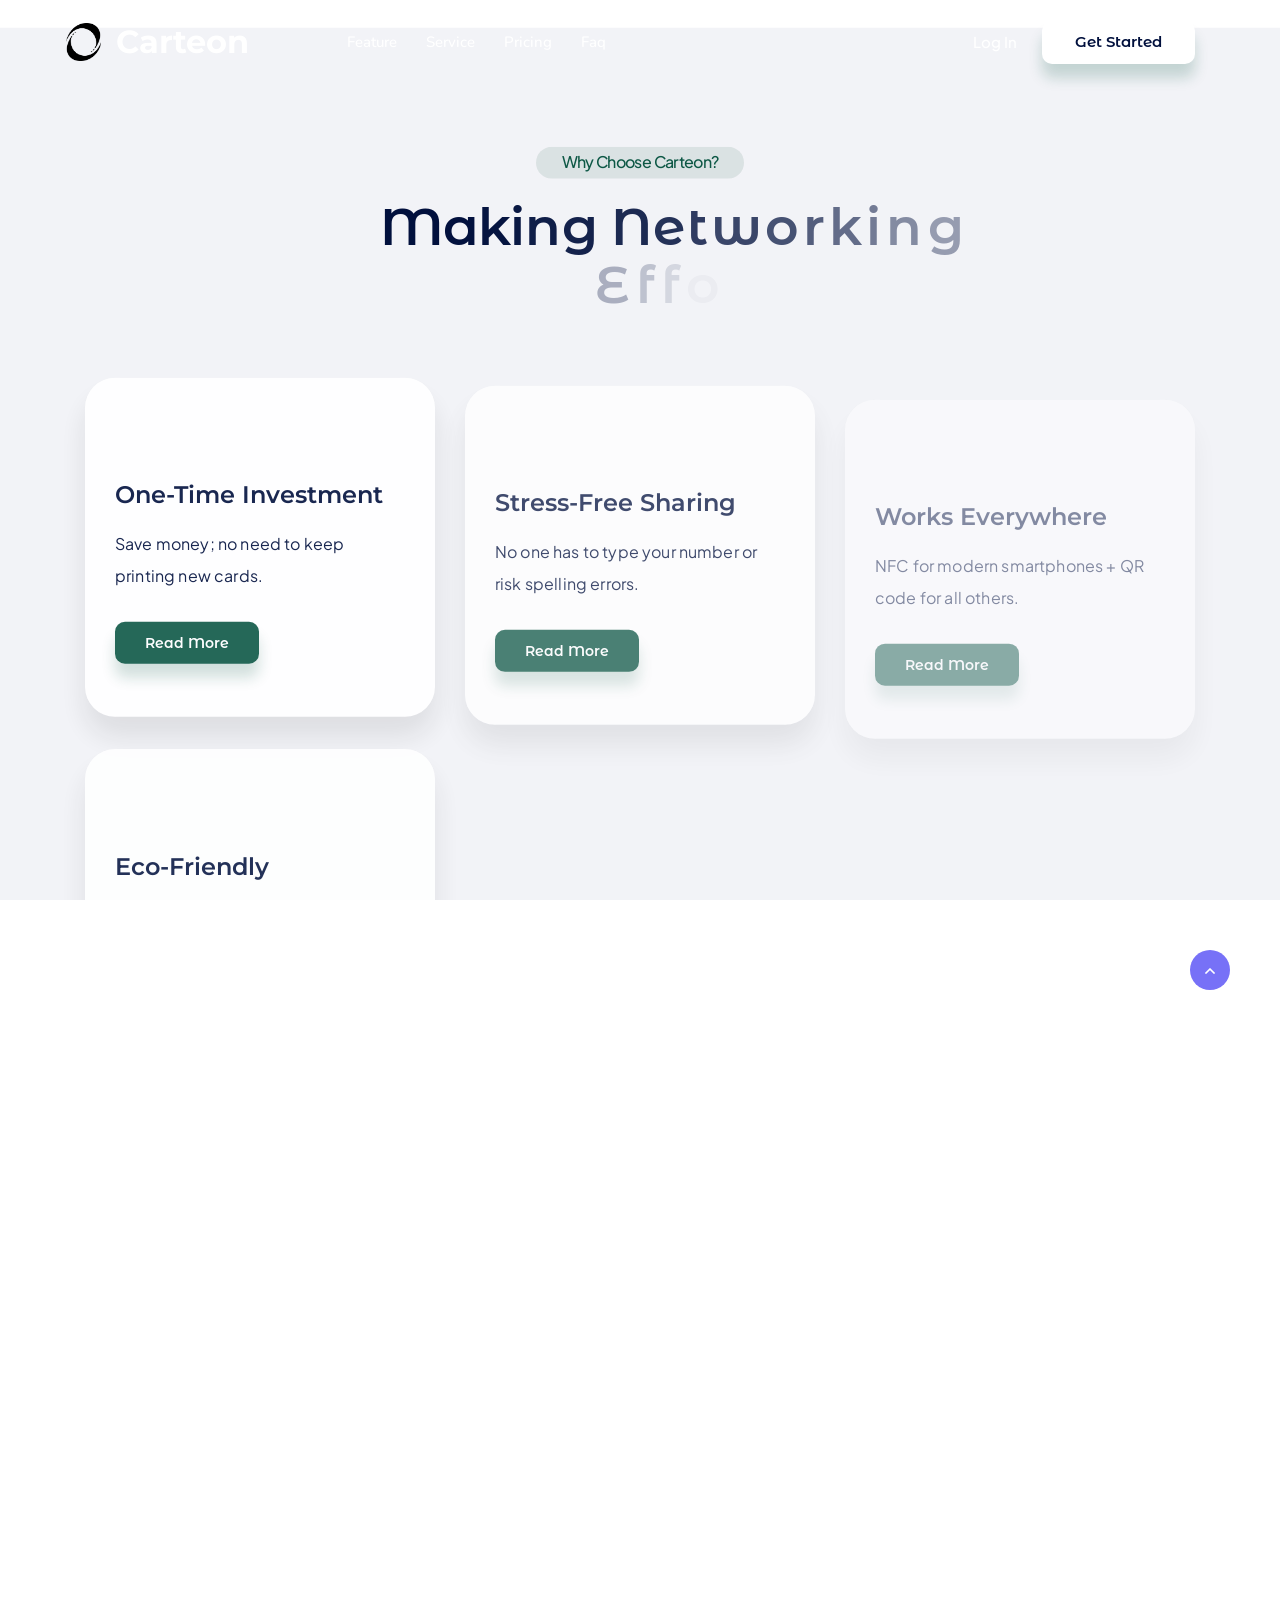
==== index-3-one-page.html @ 82da2d9d "updated" ====
<!doctype html>
<html class="no-js" lang="zxx">


<!-- Mirrored from ordainit.com/html/Saasty/saasty/index-3-one-page.html by HTTrack Website Copier/3.x [XR&CO'2014], Sun, 21 Sep 2025 21:19:53 GMT -->
<head>
   <meta charset="utf-8">
   <meta http-equiv="x-ua-compatible" content="ie=edge">
   <title>Carteon - Smart Contact Sharing Solution</title>
   <meta name="description" content="">
   <meta name="viewport" content="width=device-width, initial-scale=1">

   <!-- Place favicon.ico in the root directory -->
   <link rel="shortcut icon" type="image/x-icon" href="assets/img/logo/favicon.png">

   <!-- CSS here -->
   <link rel="stylesheet" href="assets/css/bootstrap.min.css">
   <link rel="stylesheet" href="assets/css/animate.css">
   <link rel="stylesheet" href="assets/css/nice-select.css">
   <link rel="stylesheet" href="assets/css/swiper-bundle.css">
   <link rel="stylesheet" href="assets/css/font-awesome-pro.css">
   <link rel="stylesheet" href="assets/css/magnific-popup.css">
   <link rel="stylesheet" href="assets/css/spacing.css">
   <link rel="stylesheet" href="assets/css/main.css">

</head>

<body>

   <!-- preloader -->
   <div id="preloader">
      <div class="preloader">
         <span></span>
         <span></span>
      </div>
   </div>
   <!-- preloader end  -->

   <div id="magic-cursor">
      <div id="ball"></div>
   </div>

   <!-- back-to-top-start  -->
   <button class="scroll-top scroll-to-target" data-target="html">
      <i class="far fa-angle-up"></i>
   </button>
   <!-- back-to-top-end  -->

   <!-- it-offcanvus-area-start -->
   <div class="it-offcanvas-area">
         <div class="itoffcanvas">
            <div class="itoffcanvas__close-btn">
               <button class="close-btn"><i class="fal fa-times"></i></button>
            </div>
            <div class="itoffcanvas__logo">
               <a href="index.html">
                  <img src="assets/img/logo/logo-2.png" alt="">
               </a>
            </div>
            <div class="itoffcanvas__text">
               <p>Suspendisse interdum consectetur libero id. Fermentum leo vel orci porta non. Euismod viverra nibh
                  cras pulvinar suspen.</p>
            </div>
            <div class="it-menu-mobile d-xl-none"></div>
            <div class="itoffcanvas__info">
               <h3 class="offcanva-title">Get In Touch</h3>
               <div class="it-info-wrapper mb-20 d-flex align-items-center">
                  <div class="itoffcanvas__info-icon">
                     <a href="#"><i class="fal fa-envelope"></i></a>
                  </div>
                  <div class="itoffcanvas__info-address">
                     <span>Email</span>
                     <a href="maito:hello@yourmail.com">hello@yourmail.com</a>
                  </div>
               </div>
               <div class="it-info-wrapper mb-20 d-flex align-items-center">
                  <div class="itoffcanvas__info-icon">
                     <a href="#"><i class="fal fa-phone-alt"></i></a>
                  </div>
                  <div class="itoffcanvas__info-address">
                     <span>Phone</span>
                     <a href="tel:(00)45611227890">(00) 456 1122 7890</a>
                  </div>
               </div>
               <div class="it-info-wrapper mb-20 d-flex align-items-center">
                  <div class="itoffcanvas__info-icon">
                     <a href="#"><i class="fas fa-map-marker-alt"></i></a>
                  </div>
                  <div class="itoffcanvas__info-address">
                     <span>Location</span>
                     <a href="htits://www.google.com/maps/@37.4801311,22.8928877,3z" target="_blank">Riverside 255,
                        San Francisco, USA </a>
                  </div>
               </div>
            </div>
         </div>
   </div>
   <div class="body-overlay"></div>
   <!-- it-offcanvus-area-end -->


   <header>
      <!-- header-area-start -->
      <div id="header-sticky" class="it-header-area pg-header-style p-relative dt-header-style it-header-transparent it-header-ptb">
         <div class="container">
            <div class="row align-items-center">
               <div class="col-xxl-2 col-xl-2 col-6">
                  <div class="it-header-logo">
                     <a href="index.html"><img src="assets/img/logo/logo-2.png" alt=""><h2>Carteon</h2></a>
                  </div>
               </div>
               <div class="col-xxl-7 col-xl-7 d-none d-xl-block">
                  <div class="it-header-menu it-dropdown-menu">
                     <nav class="it-menu-content">
                        <ul class="it-onepage-menu">
                           <li class="p-static has-dropdown-2">
                              <div class="it-submenu submenu has-home-img">
                                 <div class="it-homemenu-wrapper">
                                    <div class="row gx-6 row-cols-1 row-cols-md-2 row-cols-lg-2 row-cols-xl-5">
                                       <div class="col home-img">
                                          <div class="home-img-thumb home-img-overly mb-20">
                                             <img src="assets/img/menu/home-1.jpg" alt>
                                             <div class="home-img-btn">
                                                <a class="it-btn-sm" href="index.html">
                                                   <span class="text-one">Multi Page</span>
                                                </a>
                                                <a class="it-btn-sm" href="index-one-page.html">
                                                   <span class="text-one">One Page</span>
                                                </a>
                                             </div>
                                          </div>
                                          <div class="home-img-content text-center">
                                             <h4 class="home-img-title">
                                                <a href="index.html">Saas Landing</a>
                                             </h4>
                                          </div>
                                       </div>
                                       <div class="col home-img">
                                          <div class="home-img-thumb home-img-overly mb-20">
                                             <img src="assets/img/menu/home-2.jpg" alt>
                                             <div class="home-img-btn">
                                                <a class="it-btn-sm" href="index-2.html">
                                                   <span class="text-one">Multi Page</span>
                                                </a>
                                                <a class="it-btn-sm" href="index-2-one-page.html">
                                                   <span class="text-one">One Page</span>
                                                </a>
                                             </div>
                                          </div>
                                          <div class="home-img-content text-center">
                                             <h4 class="home-img-title">
                                                <a href="index-2.html">Data analytics</a>
                                             </h4>
                                          </div>
                                       </div>
                                       <div class="col home-img">
                                          <div class="home-img-thumb home-img-overly mb-20">
                                             <img src="assets/img/menu/home-3.jpg" alt>
                                             <div class="home-img-btn">
                                                <a class="it-btn-sm" href="index-3.html">
                                                   <span class="text-one">Multi Page</span>
                                                </a>
                                                <a class="it-btn-sm" href="index-3-one-page.html">
                                                   <span class="text-one">One Page</span>
                                                </a>
                                             </div>
                                          </div>
                                          <div class="home-img-content text-center">
                                             <h4 class="home-img-title">
                                                <a href="index-3.html">Payment Gateway</a>
                                             </h4>
                                          </div>
                                       </div>
                                       <div class="col home-img">
                                          <div class="home-img-thumb home-img-overly mb-20">
                                             <img src="assets/img/menu/home-4.jpg" alt>
                                             <div class="home-img-btn">
                                                <a class="it-btn-sm" href="index-4.html">
                                                   <span class="text-one">Multi Page</span>
                                                </a>
                                                <a class="it-btn-sm" href="index-4-one-page.html">
                                                   <span class="text-one">One Page</span>
                                                </a>
                                             </div>
                                          </div>
                                          <div class="home-img-content text-center">
                                             <h4 class="home-img-title">
                                                <a href="index-4.html">CRM Software</a>
                                             </h4>
                                          </div>
                                       </div>
                                       <div class="col home-img">
                                          <div class="home-img-thumb home-img-overly mb-20">
                                             <img src="assets/img/menu/home-5.jpg" alt>
                                             <div class="home-img-btn">
                                                <a class="it-btn-sm" href="index-5.html">
                                                   <span class="text-one">Multi Page</span>
                                                </a>
                                                <a class="it-btn-sm" href="index-5-one-page.html">
                                                   <span class="text-one">One Page</span>
                                                </a>
                                             </div>
                                          </div>
                                          <div class="home-img-content text-center">
                                             <h4 class="home-img-title">
                                                <a href="index-5.html">Security Software</a>
                                             </h4>
                                          </div>
                                       </div>
                                       <div class="col home-img">
                                          <div class="home-img-thumb home-img-overly mb-20">
                                             <img src="assets/img/menu/home-6.jpg" alt>
                                             <div class="home-img-btn">
                                                <a class="it-btn-sm" href="index-6.html">
                                                   <span class="text-one">Multi Page</span>
                                                </a>
                                                <a class="it-btn-sm" href="index-6-one-page.html">
                                                   <span class="text-one">One Page</span>
                                                </a>
                                             </div>
                                          </div>
                                          <div class="home-img-content text-center">
                                             <h4 class="home-img-title">
                                                <a href="index-6.html"> 
                                                   AI Text Generator
                                                </a>
                                             </h4>
                                          </div>
                                       </div>
                                       <div class="col home-img">
                                          <div class="home-img-thumb home-img-overly mb-20">
                                             <img src="assets/img/menu/home-7.jpg" alt>
                                             <div class="home-img-btn">
                                                <a class="it-btn-sm" href="index-7.html">
                                                   <span class="text-one">Multi Page</span>
                                                </a>
                                                <a class="it-btn-sm" href="index-7-one-page.html">
                                                   <span class="text-one">One Page</span>
                                                </a>
                                             </div>
                                          </div>
                                          <div class="home-img-content text-center">
                                             <h4 class="home-img-title">
                                                <a href="index-7.html">SEO Agency</a>
                                             </h4>
                                          </div>
                                       </div>
                                       <div class="col home-img">
                                          <div class="home-img-thumb home-img-overly mb-20">
                                             <img src="assets/img/menu/home-8.jpg" alt>
                                             <div class="home-img-btn">
                                                <a class="it-btn-sm" href="index-8.html">
                                                   <span class="text-one">Multi Page</span>
                                                </a>
                                                <a class="it-btn-sm" href="index-8-one-page.html">
                                                   <span class="text-one">One Page</span>
                                                </a>
                                             </div>
                                          </div>
                                          <div class="home-img-content text-center">
                                             <h4 class="home-img-title">
                                                <a href="index-8.html">Digital Marketing</a>
                                             </h4>
                                          </div>
                                       </div>
                                       <div class="col home-img">
                                          <div class="home-img-thumb home-img-overly mb-20">
                                             <img src="assets/img/menu/home-9.jpg" alt>
                                             <div class="home-img-btn">
                                                <a class="it-btn-sm" href="index-9.html">
                                                   <span class="text-one">Multi Page</span>
                                                </a>
                                                <a class="it-btn-sm" href="index-9-one-page.html">
                                                   <span class="text-one">One Page</span>
                                                </a>
                                             </div>
                                          </div>
                                          <div class="home-img-content text-center">
                                             <h4 class="home-img-title">
                                                <a href="index-9.html">AI Image Generator</a>
                                             </h4>
                                          </div>
                                       </div>
                                       <div class="col home-img">
                                          <div class="home-img-thumb coming-soon mb-20">
                                             <img src="assets/img/menu/home-1.jpg" alt>
                                          </div>
                                          <div class="home-img-content text-center">
                                             <h4 class="home-img-title">
                                                <a href="#">Coming Soon</a>
                                             </h4>
                                          </div>
                                       </div>
                                    </div>
                                 </div>
                              </div>              
                           </li>
                           <li>
                              <a href="#feature">Feature</a>                                            
                           </li>
                           <li>
                              <a href="#service">Service</a>                 
                           </li>
                           <li>
                              <a href="#pricing">Pricing</a>                 
                           </li>
                           <li>
                              <a href="#faq">Faq</a>                 
                           </li>
                        </ul>
                     </nav>
                  </div>
               </div>
               <div class="col-xxl-3 col-xl-3 col-6">
                  <div class="it-header-right-action d-flex justify-content-end align-items-center">
                     <div class="it-header-search-box d-none d-md-block d-flex align-items-center mr-25">
                       <a class="border-line-white" href="#">Log In</a>
                     </div>
                   <a href="contact-v1.html" class="pg-btn d-none d-lg-block">
                     Get Started
                   </a>
                     <div class="it-header-bar d-xl-none">
                        <button class="it-menu-bar">
                           <span>
                              <svg width="24" height="20" viewBox="0 0 24 20" fill="none"
                                 xmlns="http://www.w3.org/2000/svg">
                                 <path fill-rule="evenodd" clip-rule="evenodd"
                                    d="M10 18.3333C10 17.4128 10.7462 16.6667 11.6667 16.6667H21.6667C22.5872 16.6667 23.3333 17.4128 23.3333 18.3333C23.3333 19.2538 22.5872 20 21.6667 20H11.6667C10.7462 20 10 19.2538 10 18.3333ZM0 1.66667C0 0.746183 0.746183 0 1.66667 0H21.6667C22.5872 0 23.3333 0.746183 23.3333 1.66667C23.3333 2.58713 22.5872 3.33333 21.6667 3.33333H1.66667C0.746183 3.33333 0 2.58713 0 1.66667ZM0 10C0 9.07953 0.746183 8.33333 1.66667 8.33333H21.6667C22.5872 8.33333 23.3333 9.07953 23.3333 10C23.3333 10.9205 22.5872 11.6667 21.6667 11.6667H1.66667C0.746183 11.6667 0 10.9205 0 10Z"
                                    fill="currentcolor" />
                              </svg>
                           </span>
                        </button>
                     </div>
                  </div>
               </div>
            </div>
         </div>
      </div>
      <!-- header-area-end -->

   </header>


   <div id="smooth-wrapper">
      <div id="smooth-content">

         <main>

            <!-- hero-area-start -->
            <div class="pg-hero-area pg-hero-ptb z-index-1 p-relative section-bg" data-background="assets/img/hero/hero-bg-3-1.jpg">
               <img class="pg-hero-shape-4" src="assets/img/hero/hero-bg-3-2.jpg" alt="">
               <div class="container">
                  <div class="row align-items-xl-end align-items-center">
                     <div class="col-xl-7 col-lg-7">
                        <div class="pg-hero-content">
                              <span class="pg-hero-subtitle it-fade-anim" data-fade-from="top">CONNECT SMARTER WITH CARTEON</span>
                              <h1 class="pg-hero-title mb-5 it-char-animation">Connect Smarter. Share Instantly.</h1>
                              <p class="mb-40 it-fade-anim" data-fade-from="bottom" data-delay=".3">With Carteon Cards, one tap is all it takes to share your details, close deals faster, and stay unforgettable.</p>
                              <div class="pg-hero-button-group d-flex flex-wrap gap-3 it-fade-anim" data-fade-from="bottom" data-delay=".5">
                                 <a href="#" class="pg-btn green-bg">Order Your Card</a>
                                 <a href="#" class="pg-btn black-bg">Place a Bulk Order</a>
                              </div>
                           </div>
                     </div>
                     <div class="col-xl-5 col-lg-5 it-fade-anim" data-fade-from="left" data-delay=".5" data-ease="bounce">
                        <div class="pg-hero-thumb-box text-center text-lg-start z-index-1 p-relative">
                           <div class="pg-hero-thumb">
                              <img src="assets/img/mockup/phone.svg" alt="">
                           </div>
                           <span class="pg-hero-shape-3 d-none d-lg-block">
                              <svg width="207" height="144" viewBox="0 0 207 144" fill="none" xmlns="http://www.w3.org/2000/svg">
                                 <path fill-rule="evenodd" clip-rule="evenodd" d="M50.761 6.66596C57.462 5.97473 67.824 12.6849 69.4164 30.7859C69.6753 35.3424 69.7524 39.7372 69.6639 43.9738C62.2861 40.4056 55.7292 35.4838 50.7406 29.0565C45.2741 22.0135 43.7627 16.4824 44.3302 12.7551C44.8833 9.1232 47.4355 7.009 50.761 6.66596ZM49.1606 30.2828C54.5494 37.2257 61.657 42.4492 69.6031 46.1595C68.4648 78.894 57.3485 101.984 44.0237 117.191C36.3544 125.943 27.9456 132.094 20.2664 135.973C12.564 139.864 5.67156 141.433 1.03034 141.127L0.898568 143.122C6.02424 143.461 13.2836 141.741 21.1682 137.758C29.076 133.764 37.6894 127.454 45.5279 118.509C59.0625 103.062 70.2635 79.7832 71.5714 47.0406C79.7991 50.5689 88.822 52.5449 97.7101 53.1867C116.009 54.508 134.06 50.195 143.735 41.7685C150.905 35.5232 155.806 28.8745 158.558 22.7485C161.602 23.573 165.256 23.7948 169.567 23.1574C178.19 21.8825 189.481 17.1709 203.951 6.93765C203.941 6.9628 203.93 6.98804 203.92 7.01338C203.513 7.98434 203.096 9.08484 202.939 10.1757C202.763 11.4077 202.917 12.6218 203.692 13.6407C203.952 13.9873 204.448 14.0549 204.795 13.7935C205.143 13.5321 205.207 13.0461 204.947 12.6996C204.442 12.0156 204.379 11.2134 204.493 10.4016C204.634 9.4372 205.017 8.468 205.372 7.61764C205.419 7.50309 205.466 7.39021 205.512 7.27932C205.832 6.5135 206.113 5.84192 206.199 5.36166C206.274 4.93302 206.211 4.5888 206.075 4.33555C205.98 4.15858 205.681 3.88971 205.164 3.72426C204.466 3.49844 203.151 3.30567 202.298 3.18063C201.94 3.1282 201.663 3.08767 201.548 3.0616C200.741 2.88756 200.445 2.68908 200.079 2.41301C199.765 2.16874 199.402 1.89489 198.78 1.54642C198.396 1.344 197.921 1.47616 197.712 1.85676C197.504 2.23737 197.636 2.72578 198.02 2.9282C198.537 3.20809 198.847 3.4455 199.112 3.64913C199.202 3.71815 199.287 3.78329 199.373 3.84489C199.801 4.14194 200.25 4.38368 201.204 4.59723C201.415 4.643 202.361 4.82394 203.24 4.98996C188.692 15.3458 177.556 19.9545 169.274 21.179C165.33 21.7622 162.042 21.5779 159.336 20.8853C159.853 19.5423 160.263 18.2301 160.568 16.9591C161.473 13.1894 161.463 9.7266 160.496 6.89085C159.521 4.02918 157.578 1.84207 154.735 0.696958C152.67 -0.134724 150.79 0.0461687 149.323 1.08375C147.902 2.08847 147.028 3.78359 146.659 5.68057C145.922 9.47746 147.109 14.5273 150.771 18.2886C152.303 19.8629 154.252 21.1957 156.646 22.1228C154.019 27.8797 149.348 34.2274 142.421 40.2603C133.308 48.1977 115.879 52.4934 97.8541 51.1918C88.8654 50.5428 79.8088 48.5072 71.6427 44.8901C71.7629 40.3271 71.6927 35.5842 71.4123 30.6571L71.4114 30.6418L71.4101 30.6266C69.7696 11.9131 58.8196 3.82408 50.5558 4.67652C46.398 5.1054 43.0541 7.84988 42.353 12.454C41.6665 16.9626 43.5428 23.0447 49.1606 30.2828ZM152.204 16.8935C153.529 18.2546 155.251 19.4457 157.425 20.2793C157.933 18.9762 158.331 17.7101 158.623 16.4923C159.468 12.9741 159.414 9.91485 158.603 7.5362C157.801 5.18348 156.252 3.46391 153.988 2.55216C152.443 1.92989 151.299 2.13578 150.478 2.71676C149.609 3.33059 148.929 4.48578 148.623 6.06188C148.011 9.21114 148.997 13.5985 152.204 16.8935Z" fill="white" />
                               </svg>
                           </span>
                       
                        </div>
                     </div>
                  </div>
               </div>            
            </div>
            <!-- hero-area-end -->

            <!-- feature-area-start  -->
            <div id="feature" class="pg-feature-area  pt-150 pb-130">
               <div class="container">
                  <div class="row align-items-center">
                     <div class="col-xl-6">
                        <div class="pg-feature-left">
                           <div class="pg-section-title-box it-text-anim">
                              <span class="pg-section-subtitle it-fade-anim" data-fade-from="top">How It Works</span>
                              <h4 class="pg-section-title pb-15 it-char-animation">Share your details instantly <br> with a simple tap.</h4>
                              <p class="mb-30">No typing, no stress—just seamless connections.</p>
                              <div class="it-fade-anim" data-fade-from="top" data-delay=".5" data-ease="bounce">
                                 <a class="pg-btn green-bg" href="#">More Details</a>
                              </div>
                           </div>
                        </div>
                     </div>
                     <div class="col-xl-6">
                        <div class="pg-feature-right">
                           <div class="row align-items-center gx-35">
                              <div class="col-md-6 col-sm-6">
                                 <div class="pg-feature-item mb-35 section-bg text-center it-fade-anim" data-fade-from="top" data-delay=".5" data-background="assets/img/feature/feature-bg-3-1.jpg">
                                    <span class="pg-feature-icon"><img src="assets/img/feature/feature-3-1.png" alt=""></span>
                                    <h4 class="pg-feature-title"><a class="border-line-white" href="service-details.html">1. Tap</a></h4>
                                    <p>Hold your Carteon Card near any NFC-enabled smartphone (mainly around the camera)</p>
                                 </div>
                                 <div class="pg-feature-item section-bg text-center it-fade-anim" data-fade-from="bottom" data-delay=".5" data-background="assets/img/feature/feature-bg-3-2.jpg">
                                    <span class="pg-feature-icon"><img src="assets/img/feature/feature-3-2.png" alt=""></span>
                                    <h4 class="pg-feature-title"><a class="border-line-white" href="service-details.html">2. Connect</a></h4>
                                    <p>Your profile, contacts, or social links pop up instantly.</p>
                                 </div>
                              </div>
                              <div class="col-md-6 col-sm-6 it-fade-anim" data-fade-from="right" data-delay=".5">
                                 <div class="pg-feature-item section-bg text-center" data-background="assets/img/feature/feature-bg-3-3.jpg">
                                    <span class="pg-feature-icon"><img src="assets/img/feature/feature-3-3.png" alt=""></span>
                                    <h4 class="pg-feature-title"><a class="border-line-white" href="service-details.html">3. Save</a></h4>
                                    <p>They can view your website, social media pages and store your details directly in their phone, no typing.</p>
                                 </div>
                              </div>
                           </div>
                        </div>
                     </div>
                  </div>
               </div>
            </div>
            <!-- feature-area-end  -->

            <!-- service-area-start -->
            <div id="service" class="dt-service-area p-relative z-index-1 gray-bg pg-service-style pt-120 pb-120">
               <img class="dt-service-shape-1 d-none d-lg-block" src="assets/img/shape/service-3-1.png" alt="">
               <div class="container">
                  <div class="row">
                     <div class="col-xl-12">
                        <div class="pg-section-title-box text-center mb-60">
                           <span class="pg-section-subtitle it-fade-anim" data-fade-from="top">Why Choose Carteon?</span>
                           <h4 class="pg-section-title it-char-animation">Making Networking <br>
                              Effortless</h4>
                        </div>
                     </div>
                  </div>
                  <div class="row">
                     <div class="col-xl-4 col-lg-6 col-md-6 it-fade-anim" data-fade-from="bottom" data-delay=".3">
                        <div class="dt-service-item mb-30">
                           <span class="dt-service-icon mb-35 d-block"><img src="assets/img/service/service-3-1.png" alt=""></span>
                           <div class="dt-service-content">
                              <h4 class="dt-service-title mb-20"><a class="border-line-white" href="service-details.html">One-Time Investment</a></h4>
                              <p class="mb-30">Save money; no need to keep printing new cards.</p>
                              <a class="pg-btn green-bg" href="service-details.html">Read More</a>
                           </div>
                        </div>
                     </div> 
                     <div class="col-xl-4 col-lg-6 col-md-6 it-fade-anim" data-fade-from="bottom" data-delay=".5">
                        <div class="dt-service-item mb-30">
                           <span class="dt-service-icon mb-35 d-block"><img src="assets/img/service/service-3-2.png" alt=""></span>
                           <div class="dt-service-content">
                              <h4 class="dt-service-title mb-20"><a class="border-line-white" href="service-details.html">Stress-Free Sharing</a></h4>
                              <p class="mb-30">No one has to type your number or risk spelling errors.</p>
                              <a class="pg-btn green-bg" href="service-details.html">Read More</a>
                           </div>
                        </div>
                     </div> 
                     <div class="col-xl-4 col-lg-6 col-md-6 it-fade-anim" data-fade-from="bottom" data-delay=".7">
                        <div class="dt-service-item mb-30">
                           <span class="dt-service-icon mb-35 d-block"><img src="assets/img/service/service-3-3.png" alt=""></span>
                           <div class="dt-service-content">
                              <h4 class="dt-service-title mb-20"><a class="border-line-white" href="service-details.html">Works Everywhere</a></h4>
                              <p class="mb-30">NFC for modern smartphones + QR code for all others.</p>
                              <a class="pg-btn green-bg" href="service-details.html">Read More</a>
                           </div>
                        </div>
                     </div> 
                     <div class="col-xl-4 col-lg-6 col-md-6 it-fade-anim" data-fade-from="bottom" data-delay=".3">
                        <div class="dt-service-item mb-30">
                           <span class="dt-service-icon mb-35 d-block"><img src="assets/img/service/service-3-4.png" alt=""></span>
                           <div class="dt-service-content">
                              <h4 class="dt-service-title mb-20"><a class="border-line-white" href="service-details.html">Eco-Friendly</a></h4>
                              <p class="mb-30">One card replaces thousands of paper cards.</p>
                              <a class="pg-btn green-bg" href="service-details.html">Read More</a>
                           </div>
                        </div>
                     </div> 
                  </div>            
               </div>
            </div>
            <!-- service-area-end -->

            <!-- pricing-area-start -->
            <div id="pricing" class="it-price-area pt-120 pb-90">
               <div class="container">
                  <div class="row">
                     <div class="col-xl-12">
                        <div class="pg-section-title-box text-center mb-60">
                           <span class="pg-section-subtitle it-fade-anim" data-fade-from="top">Pricing Plan</span>
                           <h4 class="pg-section-title it-char-animation">Choose Your Card</h4>
                        </div>
                     </div>
                  </div>
                  <div class="row">
                     <div class="col-xl-4 col-lg-4 col-md-6 it-fade-anim" data-fade-from="bottom" data-delay=".3">
                        <div class="it-price-item text-center mb-30">
                           <div class="it-price-head">
                              <h4 class="it-price-title">PVC Classic</h4>
                              <span class="it-price-value">₦8,500</span>
                              <p>(one-time payment)</p>
                           </div>
                           <div class="it-price-item-list">
                              <ul>
                                 <li><span><i class="fas fa-check"></i> Premium PVC Material</span></li>
                                 <li><span><i class="fas fa-check"></i> NFC Chip Technology</span></li>
                                 <li><span><i class="fas fa-check"></i> QR Code Backup</span></li>
                                 <li><span><i class="fas fa-check"></i> Digital Profile</span></li>
                              </ul>
                           </div>
                           <div class="it-price-button mt-30">
                              <a class="it-btn" href="checkout.html?product=pvc-classic">Select Card</a>
                           </div>
                        </div>
                     </div>
                     <div class="col-xl-4 col-lg-4 col-md-6 it-fade-anim" data-fade-from="bottom" data-delay=".5">
                        <div class="it-price-item text-center mb-30 active">
                           <div class="it-price-head">
                              <h4 class="it-price-title">Metal Elite</h4>
                              <span class="it-price-value">₦12,000</span>
                              <p>(one-time payment)</p>
                           </div>
                           <div class="it-price-item-list">
                              <ul>
                                 <li><span><i class="fas fa-check"></i> Premium Metal Finish</span></li>
                                 <li><span><i class="fas fa-check"></i> Advanced NFC Chip</span></li>
                                 <li><span><i class="fas fa-check"></i> QR Code Backup</span></li>
                                 <li><span><i class="fas fa-check"></i> Digital Profile</span></li>
                                 <li><span><i class="fas fa-check"></i> Lifetime Warranty</span></li>
                              </ul>
                           </div>
                           <div class="it-price-button mt-30">
                              <a class="it-btn" href="checkout.html?product=metal-elite">Select Card</a>
                           </div>
                        </div>
                     </div>
                     <div class="col-xl-4 col-lg-4 col-md-6 it-fade-anim" data-fade-from="bottom" data-delay=".7">
                        <div class="it-price-item text-center mb-30">
                           <div class="it-price-head">
                              <h4 class="it-price-title">Wood Craft</h4>
                              <span class="it-price-value">₦10,500</span>
                              <p>(one-time payment)</p>
                           </div>
                           <div class="it-price-item-list">
                              <ul>
                                 <li><span><i class="fas fa-check"></i> Natural Wood Finish</span></li>
                                 <li><span><i class="fas fa-check"></i> NFC Chip Technology</span></li>
                                 <li><span><i class="fas fa-check"></i> QR Code Backup</span></li>
                                 <li><span><i class="fas fa-check"></i> Digital Profile</span></li>
                                 <li><span><i class="fas fa-check"></i> Eco-Friendly</span></li>
                              </ul>
                           </div>
                           <div class="it-price-button mt-30">
                              <a class="it-btn" href="checkout.html?product=wood-craft">Select Card</a>
                           </div>
                        </div>
                     </div>
                  </div>
               </div>
            </div>
            <!-- pricing-area-end -->

            <!-- faq-area-start -->
            <div id="faq" class="pg-faq-area pt-150 pb-150">
               <div class="container">
                  <div class="row">
                     <div class="col-xl-5 col-lg-5">
                        <div class="pg-section-title-box it-text-anim">
                           <h4 class="pg-section-title pb-15 it-char-animation">Frequently asked <br> questions.</h4>
                           <p class="mb-35">Find answers to common questions about Carteon Cards.</p>
                              <div class="it-fade-anim" data-fade-from="top" data-delay=".3" data-ease="bounce">
                                 <img src="assets/img/faq/faq-3-1.png" alt="">   
                              </div>
                        </div>
                     </div>
                     <div class="col-xl-7 col-lg-7">
                        <div class="pg-faq-wrap">
                           <div class="pg-custom-accordion">
                              <div class="accordion" id="accordionExample">
                                 <div class="accordion-items">
                                    <h2 class="accordion-header" id="headingOne">
                                       <button class="accordion-buttons" type="button" data-bs-toggle="collapse"
                                          data-bs-target="#collapseOne" aria-expanded="true" aria-controls="collapseOne">
                                          Do CARTEON Cards work with all smartphones?
                                       </button>
                                    </h2>
                                    <div id="collapseOne" class="accordion-collapse collapse show"
                                       aria-labelledby="headingOne" data-bs-parent="#accordionExample">
                                       <div class="accordion-body d-flex align-items-center">
                                          <p class="mb-0">
                                             Yes. They work with all NFC-enabled smartphones, and each card also comes with a QR code at the back so anyone can connect with you, even if their phone doesn't support NFC.
                                          </p>                                      
                                       </div>
                                    </div>
                                 </div>
                                 <div class="accordion-items">
                                    <h2 class="accordion-header" id="headingTwo">
                                       <button class="accordion-buttons collapsed" type="button" data-bs-toggle="collapse"
                                          data-bs-target="#collapseTwo" aria-expanded="false" aria-controls="collapseTwo">
                                          Can I update my details after I get my card?
                                       </button>
                                    </h2>
                                    <div id="collapseTwo" class="accordion-collapse collapse" aria-labelledby="headingTwo"
                                       data-bs-parent="#accordionExample">
                                       <div class="accordion-body d-flex align-items-center">
                                          <p class="mb-0">
                                             Absolutely! You can edit your profile anytime without reprinting.
                                          </p>                                      
                                       </div>
                                    </div>
                                 </div>
                                 <div class="accordion-items">
                                    <h2 class="accordion-header" id="headingThree">
                                       <button class="accordion-buttons collapsed" type="button" data-bs-toggle="collapse"
                                          data-bs-target="#collapseThree" aria-expanded="false" aria-controls="collapseThree">
                                          What makes CARTEON better than paper business cards?
                                       </button>
                                    </h2>
                                    <div id="collapseThree" class="accordion-collapse collapse" aria-labelledby="headingThree"
                                       data-bs-parent="#accordionExample">
                                       <div class="accordion-body d-flex align-items-center">
                                          <p class="mb-0">
                                             Paper cards get lost, forgotten, or require manual typing to save contacts. With Carteon, your info is saved instantly into their phone, ensuring you're never forgotten.
                                          </p>                                      
                                       </div>
                                    </div>
                                 </div>
                                 <div class="accordion-items">
                                    <h2 class="accordion-header" id="headingThree3">
                                       <button class="accordion-buttons collapsed" type="button" data-bs-toggle="collapse"
                                          data-bs-target="#collapseThree3" aria-expanded="false" aria-controls="collapseThree3">
                                          How do I share my details with someone who doesn't have NFC?
                                       </button>
                                    </h2>
                                    <div id="collapseThree3" class="accordion-collapse collapse" aria-labelledby="headingThree3"
                                       data-bs-parent="#accordionExample">
                                       <div class="accordion-body d-flex align-items-center">
                                          <p class="mb-0">
                                             Every Carteon Card has a QR code at the back. They can simply scan it with their camera and instantly access your profile.
                                          </p>                                      
                                       </div>
                                    </div>
                                 </div>
                                 <div class="accordion-items">
                                    <h2 class="accordion-header" id="headingThree4">
                                       <button class="accordion-buttons collapsed" type="button" data-bs-toggle="collapse"
                                          data-bs-target="#collapseThree4" aria-expanded="false" aria-controls="collapseThree4">
                                          Do I need an app to use CARTEON Cards?
                                       </button>
                                    </h2>
                                    <div id="collapseThree4" class="accordion-collapse collapse" aria-labelledby="headingThree4"
                                       data-bs-parent="#accordionExample">
                                       <div class="accordion-body d-flex align-items-center">
                                          <p class="mb-0">
                                             No app is required. Just tap or scan, and your profile opens instantly on their phone browser.
                                          </p>                                      
                                       </div>
                                    </div>
                                 </div>
                                 <div class="accordion-items">
                                    <h2 class="accordion-header" id="headingThree5">
                                       <button class="accordion-buttons collapsed" type="button" data-bs-toggle="collapse"
                                          data-bs-target="#collapseThree5" aria-expanded="false" aria-controls="collapseThree5">
                                          Can I include more than just my phone number?
                                       </button>
                                    </h2>
                                    <div id="collapseThree5" class="accordion-collapse collapse" aria-labelledby="headingThree5"
                                       data-bs-parent="#accordionExample">
                                       <div class="accordion-body d-flex align-items-center">
                                          <p class="mb-0">
                                             Yes! You can add your phone number, email, WhatsApp, Instagram, LinkedIn, website, portfolio, or even payment links.
                                          </p>                                      
                                       </div>
                                    </div>
                                 </div>
                                 <div class="accordion-items">
                                    <h2 class="accordion-header" id="headingThree6">
                                       <button class="accordion-buttons collapsed" type="button" data-bs-toggle="collapse"
                                          data-bs-target="#collapseThree6" aria-expanded="false" aria-controls="collapseThree6">
                                          What if I change jobs or phone numbers?
                                       </button>
                                    </h2>
                                    <div id="collapseThree6" class="accordion-collapse collapse" aria-labelledby="headingThree6"
                                       data-bs-parent="#accordionExample">
                                       <div class="accordion-body d-flex align-items-center">
                                          <p class="mb-0">
                                             No problem. You can update your details anytime from your profile dashboard, and it syncs automatically.
                                          </p>                                      
                                       </div>
                                    </div>
                                 </div>
                                 <div class="accordion-items">
                                    <h2 class="accordion-header" id="headingThree7">
                                       <button class="accordion-buttons collapsed" type="button" data-bs-toggle="collapse"
                                          data-bs-target="#collapseThree7" aria-expanded="false" aria-controls="collapseThree7">
                                          How durable are the cards?
                                       </button>
                                    </h2>
                                    <div id="collapseThree7" class="accordion-collapse collapse" aria-labelledby="headingThree7"
                                       data-bs-parent="#accordionExample">
                                       <div class="accordion-body d-flex align-items-center">
                                          <p class="mb-0">
                                             Very durable. Our metal cards are scratch-resistant and long-lasting, PVC cards are strong and flexible, and wooden cards are polished and reinforced.
                                          </p>                                      
                                       </div>
                                    </div>
                                 </div>
                                 <div class="accordion-items">
                                    <h2 class="accordion-header" id="headingThree8">
                                       <button class="accordion-buttons collapsed" type="button" data-bs-toggle="collapse"
                                          data-bs-target="#collapseThree8" aria-expanded="false" aria-controls="collapseThree8">
                                          Can I order for my entire team or company?
                                       </button>
                                    </h2>
                                    <div id="collapseThree8" class="accordion-collapse collapse" aria-labelledby="headingThree8"
                                       data-bs-parent="#accordionExample">
                                       <div class="accordion-body d-flex align-items-center">
                                          <p class="mb-0">
                                             Yes! We offer bulk orders and corporate packages with branded designs for companies, startups, and events.
                                          </p>                                      
                                       </div>
                                    </div>
                                 </div>
                              </div>
                           </div>
                        </div>
                     </div>
                  </div>
               </div>
            </div>
            <!-- faq-area-end -->

            <!-- cta-area-start -->
            <div class="pg-cta-area">
               <div class="container">
                  <div class="row">
                     <div class="col-12">
                        <div class="pg-cta-wrap p-relative z-index-3 fix">
                           <img class="pg-cta-shape-1" src="assets/img/cta/cta-3-1.jpg" alt="">
                           <img class="pg-cta-shape-2" src="assets/img/shape/cta-3-1.png" alt="">
                           <div class="pg-section-title-box text-center it-text-anim">
                              <h4 class="pg-section-title pb-15 it-char-animation">Get Your Card Today</h4>
                              <p class="mb-20">Join the future of networking with Carteon Cards. One tap is all it takes to make a lasting impression.</p>
                              <div class="it-fade-anim" data-fade-from="top" data-delay=".3" data-ease="bounce">
                                 <a class="pg-btn black-bg mr-20" href="contact-v1.html">Order Now</a>   
                                 <a class="pg-btn green-bg" href="contact-v1.html">Book Design Call</a>   
                              </div>
                           </div>
                        </div>
                     </div>
                  </div>
               </div>
            </div>
            <!-- cta-area-end -->

         </main>
         
         <footer>
            <!-- footer-area-start -->
            <div class="dt-footer-bg pg-footer-wrap section-bg z-index-1" data-background="assets/img/footer/bg-3-1.png">
               <div class="it-footer-area mb-65">
                  <div class="container">
                     <div class="row">
                        <div class="col-xl-3 col-lg-3 col-md-6 col-sm-6 mb-50">
                        <div class="it-footer-widget pg-footer-col-3-1">
                           <div class="it-footer-widget-logo mb-25">
                     <a href="index.html"><img src="assets/img/logo/logo-2.png" alt=""><h2>Carteon</h2></a>
                           </div>
                           <div class="it-footer-widget-text">
                             <p>1811 Silverside Rd, Wilmington, <br>
                              DE 19810, USA</p> 
                           </div>
                           <div class="it-footer-widget-tel-box d-flex align-items-center mb-15">
                              <div class="it-footer-widget-tel-icon">
                                 <span>
                                    <i class="fa-light fa-phone-volume"></i>
                                 </span>
                              </div>
                              <div class="it-footer-widget-tel-text">
                                 <a class="border-line-white" href="tel:+8903014155058">(+890)301-415-5058</a>
                              </div>
                           </div>
                           <div class="it-footer-widget-tel-box d-flex align-items-center mb-15">
                              <div class="it-footer-widget-tel-icon">
                                 <span>
                                    <i class="fa-light fa-envelope"></i>
                                 </span>
                              </div>
                              <div class="it-footer-widget-tel-text">
                                 <a class="border-line-white" href="mailto:Saasty@gmail.com">Saasty@gmail.com</a>
                              </div>
                           </div>
                           <div class="it-footer-widget-tel-box d-flex align-items-center">
                              <div class="it-footer-widget-tel-icon">
                                 <span>
                                    <i class="fa-light fa-map"></i>
                                 </span>
                              </div>
                              <div class="it-footer-widget-tel-text">
                                 <a class="border-line-white" target="_blank" href="https://www.google.com/maps/dir///@24.4503253,17.1644279,4.17z?entry=ttu&amp;g_ep=EgoyMDI0MTAwOS4wIKXMDSoASAFQAw%3D%3D">569 569 Cost AvenueSilver Spring <br>
                                    MD 20910.New york</a>
                              </div>
                           </div>                         
                        </div>
                     </div>
                        <div class="col-xl-3 col-lg-3 col-md-6 col-sm-6 mb-50">
                           <div class="it-footer-widget pg-footer-col-3-2">
                              <h4 class="it-footer-widget-title">Solutions</h4>
                              <div class="it-footer-widget-menu">
                                 <ul>
                                    <li><a href="#" class="border-line-white">Payments</a></li>
                                    <li><a href="#" class="border-line-white">Advances</a></li>
                                    <li><a href="#" class="border-line-white">Online Checkout</a></li>
                                    <li><a href="#" class="border-line-white">Dashboard</a></li>
                                    <li><a href="#" class="border-line-white">Get Started</a></li>
                                 </ul>
                              </div>                 
                           </div>
                        </div>
                        <div class="col-xl-3 col-lg-3 col-md-6 col-sm-6 mb-50">
                           <div class="it-footer-widget pg-footer-col-3-3">
                              <h4 class="it-footer-widget-title">Other Pages</h4>
                              <div class="it-footer-widget-menu">
                                 <ul>
                                    <li><a href="#" class="border-line-white">About</a></li>
                                    <li><a href="#" class="border-line-white">Services</a></li>
                                    <li><a href="#" class="border-line-white">How It Works</a></li>
                                    <li><a href="#" class="border-line-white">Pricing Plan</a></li>
                                    <li><a href="#" class="border-line-white">Blog</a></li>
                                    <li><a href="#" class="border-line-white">Contact</a></li>
                                 </ul>
                              </div>
                           </div>
                        </div>
                        <div class="col-xl-3 col-lg-3 col-md-6 col-sm-6 mb-50">
                           <div class="it-footer-widget pg-footer-col-3-4 d-flex justify-content-end">
                              <div class="d-inline-block">
                                 <h4 class="it-footer-widget-title">Download App</h4>
                                 <div class="pg-footer-app">
                                    <img class="mb-20" src="assets/img/footer/icon-3-1.png" alt="">
                                    <img src="assets/img/footer/icon-3-2.png" alt="">
                                 </div>
                              </div>
                           </div>
                        </div>
                     </div>
                  </div>
               </div>
               <div class="it-copyright-area pg-copyright-wrap">
                  <div class="container">
                     <div class="row align-items-center">
                        <div class="col-lg-6 col-md-7">
                           <div class="it-copyright-left text-center text-md-start">
                              <p class="mb-0">© 2025 <a href="#">SaaSty</a> All Rights Reserved, Created by <a href="#">Ordianit.</a></p>
                           </div>
                        </div>
                        <div class="col-lg-6 col-md-5">
                           <div class="it-copyright-right text-center text-md-end">
                           <div class="it-copyright-social">
                              <span>Social media</span>
                              <a href="#"><i class="fa-brands fa-facebook-f"></i></a>
                              <a href="#"><i class="fa-brands fa-twitter"></i></a>
                              <a href="#"><i class="fa-brands fa-instagram"></i></a>
                              <a href="#"><i class="fa-brands fa-youtube"></i></a>
                           </div>
                           </div>
                        </div>
                     </div>
                  </div>
               </div>
   
            </div>
            <!-- footer-area-end -->
         </footer>

      </div>
   </div>

   <!-- JS here -->
   <script src="assets/js/jquery.js"></script>
   <script src="assets/js/bootstrap.bundle.min.js"></script>
   <script src="assets/js/ordain-it.js"></script>
   <script src="assets/js/three.js"></script>
   <script src="assets/js/hover-img-effect.js"></script>
   <script src="assets/js/magnific-popup.js"></script>
   <script src="assets/js/purecounter.js"></script>
   <script src="assets/js/nice-select.js"></script>
   <script src="assets/js/swiper-bundle.js"></script>
   <script src="assets/js/isotope-pkgd.js"></script>
   <script src="assets/js/imagesloaded-pkgd.js"></script>
   <script src="assets/js/ajax-form.js"></script>
   <script src="assets/js/slider.js"></script>
   <script src="assets/js/cursor.js"></script>
   <script src="assets/js/main.js"></script>


</body>


<!-- Mirrored from ordainit.com/html/Saasty/saasty/index-3-one-page.html by HTTrack Website Copier/3.x [XR&CO'2014], Sun, 21 Sep 2025 21:19:54 GMT -->
</html>
---- assets/css/nice-select.css ----
.it-contact-select .nice-select {
	-webkit-tap-highlight-color: transparent;
	border-radius: 5px;
	box-sizing: border-box;
	clear: both;
	cursor: pointer;
	display: block;
	float: left;
	font-family: inherit;
	text-transform: capitalize;
	height: 70px;
	line-height: 70px;
	border-radius: 5px;
	outline: none;
	padding-left: 30px;
	padding-right: 30px;
	position: relative;
	text-align: left !important;
	-webkit-transition: all 0.2s ease-in-out;
	transition: all 0.2s ease-in-out;
	-webkit-user-select: none;
	-moz-user-select: none;
	-ms-user-select: none;
	user-select: none;
	white-space: nowrap;
	width: 100%;
	background-color: var(--it-common-white);
	border: 1px solid rgba(1, 16, 61, 0.1);
}

.it-contact-select .nice-select span{
	font-weight: 400;
	font-size: 16px;
	line-height: 14px;
	color: var(--it-text-body);
}


.nice-select:active,
.nice-select.open,
.nice-select:focus {
	border-color: var(--it-theme-1);
}

.nice-select:after {
	border-bottom: 2px solid #999;
	border-right: 2px solid #999;
	content: '';
	display: block;
	height: 7px;
	margin-top: -4px;
	pointer-events: none;
	position: absolute;
	right: 31px;
	top: 55%;
	-webkit-transform-origin: 66% 66%;
	-ms-transform-origin: 66% 66%;
	transform-origin: 66% 66%;
	-webkit-transform: rotate(45deg);
	-ms-transform: rotate(45deg);
	transform: rotate(45deg);
	-webkit-transition: all 0.15s ease-in-out;
	transition: all 0.15s ease-in-out;
	width: 7px;
}

.nice-select.open:after {
	-webkit-transform: rotate(-135deg);
	-ms-transform: rotate(-135deg);
	transform: rotate(-135deg);
}

.nice-select.open .list {
	opacity: 1;
	pointer-events: auto;
	-webkit-transform: scale(1) translateY(0);
	-ms-transform: scale(1) translateY(0);
	transform: scale(1) translateY(0);
}

.nice-select.disabled {
	border-color: #ededed;
	color: #999;
	pointer-events: none;
}

.nice-select.disabled:after {
	border-color: #cccccc;
}

.nice-select.wide {
	width: 100%;
}

.nice-select.wide .list {
	left: 0 !important;
	right: 0 !important;
}

.nice-select.right {
	float: right;
}

.nice-select.right .list {
	left: auto;
	right: 0;
}

.nice-select.small {
	font-size: 12px;
	height: 36px;
	line-height: 34px;
}

.nice-select.small:after {
	height: 4px;
	width: 4px;
}

.nice-select.small .option {
	line-height: 34px;
	min-height: 34px;
}

.nice-select .list {
	box-sizing: border-box;
	margin-top: 4px;
	opacity: 0;
	overflow: hidden;
	padding: 0;
	pointer-events: none;
	position: absolute;
	top: 108%;
	left: 0;
	-webkit-transform-origin: 50% 0;
	-ms-transform-origin: 50% 0;
	transform-origin: 50% 0;
	-webkit-transform: scale(0.75) translateY(-21px);
	-ms-transform: scale(0.75) translateY(-21px);
	transform: scale(0.75) translateY(-21px);
	-webkit-transition: all 0.2s cubic-bezier(0.5, 0, 0, 1.25), opacity 0.15s ease-out;
	transition: all 0.2s cubic-bezier(0.5, 0, 0, 1.25), opacity 0.15s ease-out;
	z-index: 9;
	width: 95%;
	right: 0;
	text-align: center;
	margin: 0 auto;
	background-color: #fff;
	border-radius: 5px;
	box-shadow: 0px 1px 1px rgba(12, 40, 133, 0.2);
	border: 1px solid var(--it-theme-1);
}


.nice-select .option {
	cursor: pointer;
	font-weight: 400;
	line-height: 40px;
	list-style: none;
	min-height: 40px;
	outline: none;
	padding-left: 18px;
	padding-right: 29px;
	text-align: left;
	-webkit-transition: all 0.2s;
	transition: all 0.2s;
	color: #222;
}



.nice-select .option.selected {
	font-weight: bold;
}

.nice-select .option.disabled {
	background-color: transparent;
	color: #999;
	cursor: default;
}

.no-csspointerevents .nice-select .list {
	display: none;
}

.no-csspointerevents .nice-select.open .list {
	display: block;
}

select {
	width: 100%;
	height: 60px;
	padding: 0 25px;
}
---- assets/css/spacing.css ----
.mt-5{
    margin-top:5px !important
}
.mt-10{
    margin-top:10px
}
.mt-15{
    margin-top:15px
}
.mt-20{
    margin-top:20px
}
.mt-25{
    margin-top:25px
}
.mt-30{
    margin-top:30px
}
.mt-35{
    margin-top:35px
}
.mt-40{
    margin-top:40px
}
.mt-45{
    margin-top:45px
}
.mt-50{
    margin-top:50px
}
.mt-55{
    margin-top:55px
}
.mt-60{
    margin-top:60px
}
.mt-65{
    margin-top:65px
}
.mt-70{
    margin-top:70px
}
.mt-75{
    margin-top:75px
}
.mt-80{
    margin-top:80px
}
.mt-85{
    margin-top:85px
}
.mt-90{
    margin-top:90px
}
.mt-95{
    margin-top:95px
}
.mt-100{
    margin-top:100px
}
.mt-105{
    margin-top:105px
}
.mt-110{
    margin-top:110px
}
.mt-115{
    margin-top:115px
}
.mt-120{
    margin-top:120px
}
.mt-125{
    margin-top:125px
}
.mt-130{
    margin-top:130px
}
.mt-135{
    margin-top:135px
}
.mt-140{
    margin-top:140px
}
.mt-145{
    margin-top:145px
}
.mt-150{
    margin-top:150px
}
.mt-155{
    margin-top:155px
}
.mt-160{
    margin-top:160px
}
.mt-165{
    margin-top:165px
}
.mt-170{
    margin-top:170px
}
.mt-175{
    margin-top:175px
}
.mt-180{
    margin-top:180px
}
.mt-185{
    margin-top:185px
}
.mt-190{
    margin-top:190px
}
.mt-195{
    margin-top:195px
}
.mt-200{
    margin-top:200px
}
.mb-5{
    margin-bottom:5px !important
}
.mb-10{
    margin-bottom:10px
}
.mb-15{
    margin-bottom:15px
}
.mb-20{
    margin-bottom:20px
}
.mb-25{
    margin-bottom:25px
}
.mb-30{
    margin-bottom:30px
}
.mb-35{
    margin-bottom:35px
}
.mb-40{
    margin-bottom:40px
}
.mb-45{
    margin-bottom:45px
}
.mb-50{
    margin-bottom:50px
}
.mb-55{
    margin-bottom:55px
}
.mb-60{
    margin-bottom:60px
}
.mb-65{
    margin-bottom:65px
}
.mb-70{
    margin-bottom:70px
}
.mb-75{
    margin-bottom:75px
}
.mb-80{
    margin-bottom:80px
}
.mb-85{
    margin-bottom:85px
}
.mb-90{
    margin-bottom:90px
}
.mb-95{
    margin-bottom:95px
}
.mb-100{
    margin-bottom:100px
}
.mb-105{
    margin-bottom:105px
}
.mb-110{
    margin-bottom:110px
}
.mb-115{
    margin-bottom:115px
}
.mb-120{
    margin-bottom:120px
}
.mb-125{
    margin-bottom:125px
}
.mb-130{
    margin-bottom:130px
}
.mb-135{
    margin-bottom:135px
}
.mb-140{
    margin-bottom:140px
}
.mb-145{
    margin-bottom:145px
}
.mb-150{
    margin-bottom:150px
}
.mb-155{
    margin-bottom:155px
}
.mb-160{
    margin-bottom:160px
}
.mb-165{
    margin-bottom:165px
}
.mb-170{
    margin-bottom:170px
}
.mb-175{
    margin-bottom:175px
}
.mb-180{
    margin-bottom:180px
}
.mb-185{
    margin-bottom:185px
}
.mb-190{
    margin-bottom:190px
}
.mb-195{
    margin-bottom:195px
}
.mb-200{
    margin-bottom:200px
}
.ml-5{
    margin-left:5px
}
.ml-10{
    margin-left:10px
}
.ml-15{
    margin-left:15px
}
.ml-20{
    margin-left:20px
}
.ml-25{
    margin-left:25px
}
.ml-30{
    margin-left:30px
}
.ml-35{
    margin-left:35px
}
.ml-40{
    margin-left:40px
}
.ml-45{
    margin-left:45px
}
.ml-50{
    margin-left:50px
}
.ml-55{
    margin-left:55px
}
.ml-60{
    margin-left:60px
}
.ml-65{
    margin-left:65px
}
.ml-70{
    margin-left:70px
}
.ml-75{
    margin-left:75px
}
.ml-80{
    margin-left:80px
}
.ml-85{
    margin-left:85px
}
.ml-90{
    margin-left:90px
}
.ml-95{
    margin-left:95px
}
.ml-100{
    margin-left:100px
}
.ml-105{
    margin-left:105px
}
.ml-110{
    margin-left:110px
}
.ml-115{
    margin-left:115px
}
.ml-120{
    margin-left:120px
}
.ml-125{
    margin-left:125px
}
.ml-130{
    margin-left:130px
}
.ml-135{
    margin-left:135px
}
.ml-140{
    margin-left:140px
}
.ml-145{
    margin-left:145px
}
.ml-150{
    margin-left:150px
}
.ml-155{
    margin-left:155px
}
.ml-160{
    margin-left:160px
}
.ml-165{
    margin-left:165px
}
.ml-170{
    margin-left:170px
}
.ml-175{
    margin-left:175px
}
.ml-180{
    margin-left:180px
}
.ml-185{
    margin-left:185px
}
.ml-190{
    margin-left:190px
}
.ml-195{
    margin-left:195px
}
.ml-200{
    margin-left:200px
}
.mr-5{
    margin-right:5px
}
.mr-10{
    margin-right:10px
}
.mr-15{
    margin-right:15px
}
.mr-20{
    margin-right:20px
}
.mr-25{
    margin-right:25px
}
.mr-30{
    margin-right:30px
}
.mr-35{
    margin-right:35px
}
.mr-40{
    margin-right:40px
}
.mr-45{
    margin-right:45px
}
.mr-50{
    margin-right:50px
}
.mr-55{
    margin-right:55px
}
.mr-60{
    margin-right:60px
}
.mr-65{
    margin-right:65px
}
.mr-70{
    margin-right:70px
}
.mr-75{
    margin-right:75px
}
.mr-80{
    margin-right:80px
}
.mr-85{
    margin-right:85px
}
.mr-90{
    margin-right:90px
}
.mr-95{
    margin-right:95px
}
.mr-100{
    margin-right:100px
}
.mr-105{
    margin-right:105px
}
.mr-110{
    margin-right:110px
}
.mr-115{
    margin-right:115px
}
.mr-120{
    margin-right:120px
}
.mr-125{
    margin-right:125px
}
.mr-130{
    margin-right:130px
}
.mr-135{
    margin-right:135px
}
.mr-140{
    margin-right:140px
}
.mr-145{
    margin-right:145px
}
.mr-150{
    margin-right:150px
}
.mr-155{
    margin-right:155px
}
.mr-160{
    margin-right:160px
}
.mr-165{
    margin-right:165px
}
.mr-170{
    margin-right:170px
}
.mr-175{
    margin-right:175px
}
.mr-180{
    margin-right:180px
}
.mr-185{
    margin-right:185px
}
.mr-190{
    margin-right:190px
}
.mr-195{
    margin-right:195px
}
.mr-200{
    margin-right:200px
}
.pt-5{
    padding-top:5px !important
}
.pt-10{
    padding-top:10px
}
.pt-15{
    padding-top:15px
}
.pt-20{
    padding-top:20px
}
.pt-25{
    padding-top:25px
}
.pt-30{
    padding-top:30px
}
.pt-35{
    padding-top:35px
}
.pt-40{
    padding-top:40px
}
.pt-45{
    padding-top:45px
}
.pt-50{
    padding-top:50px
}
.pt-55{
    padding-top:55px
}
.pt-60{
    padding-top:60px
}
.pt-65{
    padding-top:65px
}
.pt-70{
    padding-top:70px
}
.pt-75{
    padding-top:75px
}
.pt-80{
    padding-top:80px
}
.pt-85{
    padding-top:85px
}
.pt-90{
    padding-top:90px
}
.pt-95{
    padding-top:95px
}
.pt-100{
    padding-top:100px
}
.pt-105{
    padding-top:105px
}
.pt-110{
    padding-top:110px
}
.pt-115{
    padding-top:115px
}
.pt-120{
    padding-top:120px
}
.pt-125{
    padding-top:125px
}
.pt-130{
    padding-top:130px
}
.pt-135{
    padding-top:135px
}
.pt-140{
    padding-top:140px
}
.pt-145{
    padding-top:145px
}
.pt-150{
    padding-top:150px
}
.pt-155{
    padding-top:155px
}
.pt-160{
    padding-top:160px
}
.pt-165{
    padding-top:165px
}
.pt-170{
    padding-top:170px
}
.pt-175{
    padding-top:175px
}
.pt-180{
    padding-top:180px
}
.pt-185{
    padding-top:185px
}
.pt-190{
    padding-top:190px
}
.pt-195{
    padding-top:195px
}
.pt-200{
    padding-top:200px
}
.pb-5{
    padding-bottom:5px !important
}
.pb-10{
    padding-bottom:10px
}
.pb-15{
    padding-bottom:15px
}
.pb-20{
    padding-bottom:20px
}
.pb-25{
    padding-bottom:25px
}
.pb-30{
    padding-bottom:30px
}
.pb-35{
    padding-bottom:35px
}
.pb-40{
    padding-bottom:40px
}
.pb-45{
    padding-bottom:45px
}
.pb-50{
    padding-bottom:50px
}
.pb-55{
    padding-bottom:55px
}
.pb-60{
    padding-bottom:60px
}
.pb-65{
    padding-bottom:65px
}
.pb-70{
    padding-bottom:70px
}
.pb-75{
    padding-bottom:75px
}
.pb-80{
    padding-bottom:80px
}
.pb-85{
    padding-bottom:85px
}
.pb-90{
    padding-bottom:90px
}
.pb-95{
    padding-bottom:95px
}
.pb-100{
    padding-bottom:100px
}
.pb-105{
    padding-bottom:105px
}
.pb-110{
    padding-bottom:110px
}
.pb-115{
    padding-bottom:115px
}
.pb-120{
    padding-bottom:120px
}
.pb-125{
    padding-bottom:125px
}
.pb-130{
    padding-bottom:130px
}
.pb-135{
    padding-bottom:135px
}
.pb-140{
    padding-bottom:140px
}
.pb-145{
    padding-bottom:145px
}
.pb-150{
    padding-bottom:150px
}
.pb-155{
    padding-bottom:155px
}
.pb-160{
    padding-bottom:160px
}
.pb-165{
    padding-bottom:165px
}
.pb-170{
    padding-bottom:170px
}
.pb-175{
    padding-bottom:175px
}
.pb-180{
    padding-bottom:180px
}
.pb-185{
    padding-bottom:185px
}
.pb-190{
    padding-bottom:190px
}
.pb-195{
    padding-bottom:195px
}
.pb-200{
    padding-bottom:200px
}
.pl-5{
    padding-left:5px
}
.pl-10{
    padding-left:10px
}
.pl-15{
    padding-left:15px
}
.pl-20{
    padding-left:20px
}
.pl-25{
    padding-left:25px
}
.pl-30{
    padding-left:30px
}
.pl-35{
    padding-left:35px
}
.pl-40{
    padding-left:40px
}
.pl-45{
    padding-left:45px
}
.pl-50{
    padding-left:50px
}
.pl-55{
    padding-left:55px
}
.pl-60{
    padding-left:60px
}
.pl-65{
    padding-left:65px
}
.pl-70{
    padding-left:70px
}
.pl-75{
    padding-left:75px
}
.pl-80{
    padding-left:80px
}
.pl-85{
    padding-left:85px
}
.pl-90{
    padding-left:90px
}
.pl-95{
    padding-left:95px
}
.pl-100{
    padding-left:100px
}
.pl-105{
    padding-left:105px
}
.pl-110{
    padding-left:110px
}
.pl-115{
    padding-left:115px
}
.pl-120{
    padding-left:120px
}
.pl-125{
    padding-left:125px
}
.pl-130{
    padding-left:130px
}
.pl-135{
    padding-left:135px
}
.pl-140{
    padding-left:140px
}
.pl-145{
    padding-left:145px
}
.pl-150{
    padding-left:150px
}
.pl-155{
    padding-left:155px
}
.pl-160{
    padding-left:160px
}
.pl-165{
    padding-left:165px
}
.pl-170{
    padding-left:170px
}
.pl-175{
    padding-left:175px
}
.pl-180{
    padding-left:180px
}
.pl-185{
    padding-left:185px
}
.pl-190{
    padding-left:190px
}
.pl-195{
    padding-left:195px
}
.pl-200{
    padding-left:200px
}
.pr-5{
    padding-right:5px
}
.pr-10{
    padding-right:10px
}
.pr-15{
    padding-right:15px
}
.pr-20{
    padding-right:20px
}
.pr-25{
    padding-right:25px
}
.pr-30{
    padding-right:30px
}
.pr-35{
    padding-right:35px
}
.pr-40{
    padding-right:40px
}
.pr-45{
    padding-right:45px
}
.pr-50{
    padding-right:50px
}
.pr-55{
    padding-right:55px
}
.pr-60{
    padding-right:60px
}
.pr-65{
    padding-right:65px
}
.pr-70{
    padding-right:70px
}
.pr-75{
    padding-right:75px
}
.pr-80{
    padding-right:80px
}
.pr-85{
    padding-right:85px
}
.pr-90{
    padding-right:90px
}
.pr-95{
    padding-right:95px
}
.pr-100{
    padding-right:100px
}
.pr-105{
    padding-right:105px
}
.pr-110{
    padding-right:110px
}
.pr-115{
    padding-right:115px
}
.pr-120{
    padding-right:120px
}
.pr-125{
    padding-right:125px
}
.pr-130{
    padding-right:130px
}
.pr-135{
    padding-right:135px
}
.pr-140{
    padding-right:140px
}
.pr-145{
    padding-right:145px
}
.pr-150{
    padding-right:150px
}
.pr-155{
    padding-right:155px
}
.pr-160{
    padding-right:160px
}
.pr-165{
    padding-right:165px
}
.pr-170{
    padding-right:170px
}
.pr-175{
    padding-right:175px
}
.pr-180{
    padding-right:180px
}
.pr-185{
    padding-right:185px
}
.pr-190{
    padding-right:190px
}
.pr-195{
    padding-right:195px
}
.pr-200{
    padding-right:200px
}
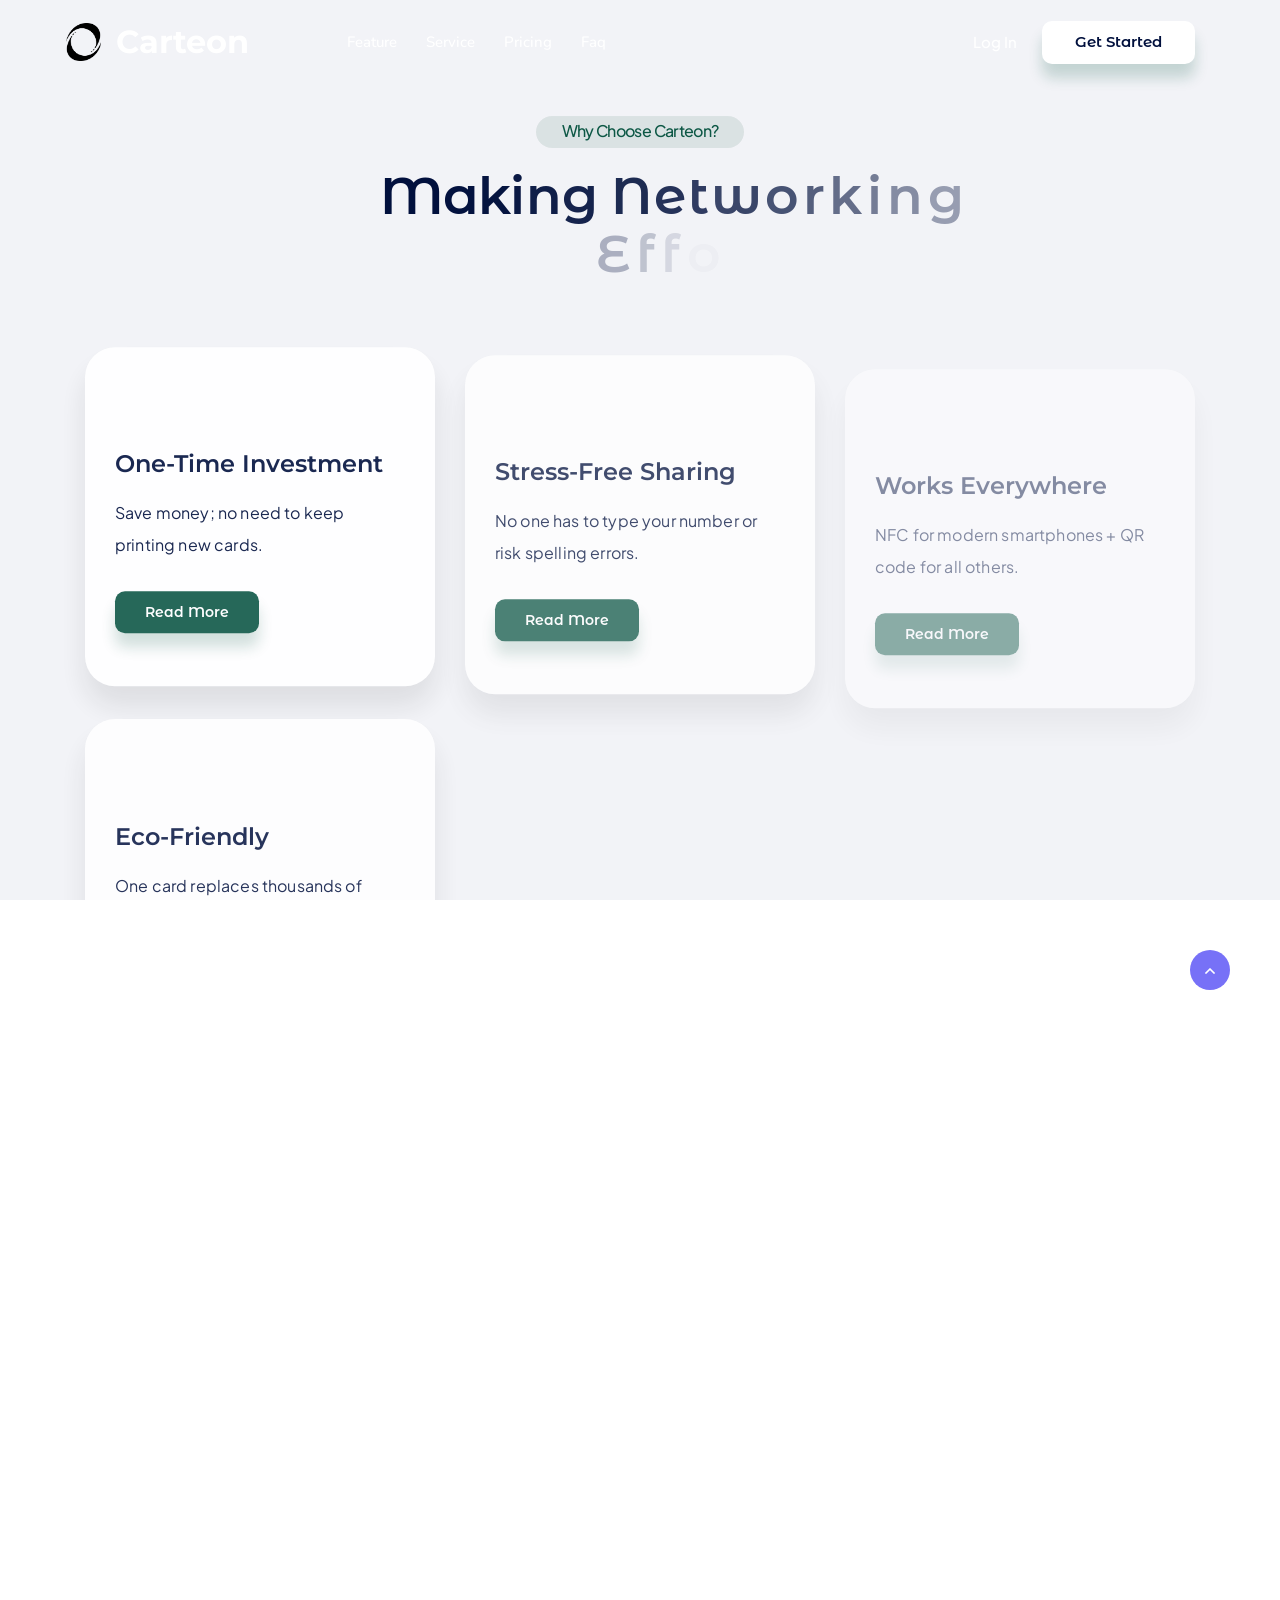
==== commit a3ad87e5: "upated" ====
--- a/index-3-one-page.html
+++ b/index-3-one-page.html
@@ -313,12 +313,12 @@
                </div>
                <div class="col-xxl-3 col-xl-3 col-6">
                   <div class="it-header-right-action d-flex justify-content-end align-items-center">
-                     <div class="it-header-search-box d-none d-md-block d-flex align-items-center mr-25">
-                       <a class="border-line-white" href="#">Log In</a>
-                     </div>
-                   <a href="contact-v1.html" class="pg-btn d-none d-lg-block">
-                     Get Started
-                   </a>
+                        <div class="it-header-search-box d-none d-md-block d-flex align-items-center mr-25">
+                          <a class="border-line-white" href="signin.html">Log In</a>
+                        </div>
+                      <a href="contact-v1.html" class="pg-btn d-none d-lg-block">
+                        Get Started
+                      </a>
                      <div class="it-header-bar d-xl-none">
                         <button class="it-menu-bar">
                            <span>
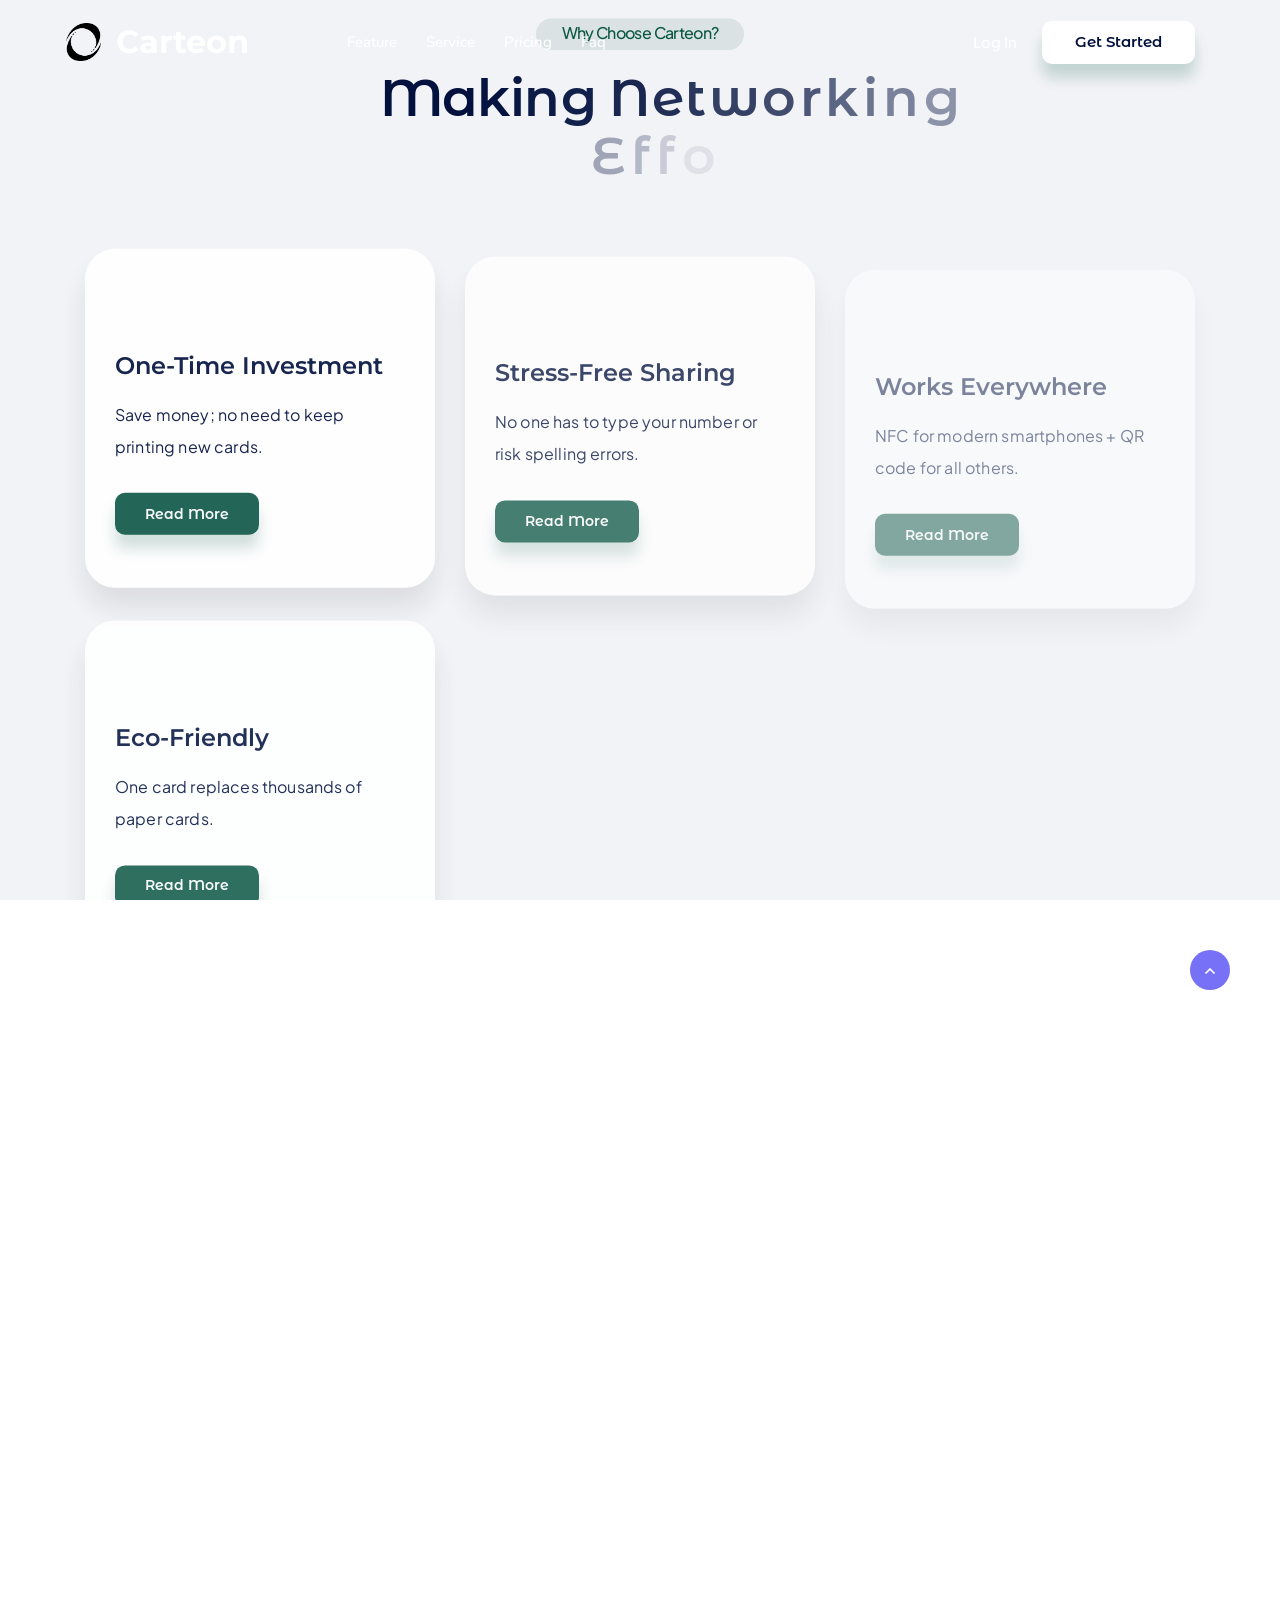
==== commit 1ffc2839: "style(profile): add comprehensive styles for profile and QR code areas - Define background colors, p" ====
--- a/index-3-one-page.html
+++ b/index-3-one-page.html
@@ -314,7 +314,7 @@
                <div class="col-xxl-3 col-xl-3 col-6">
                   <div class="it-header-right-action d-flex justify-content-end align-items-center">
                         <div class="it-header-search-box d-none d-md-block d-flex align-items-center mr-25">
-                          <a class="border-line-white" href="signin.html">Log In</a>
+                          <a class="border-line-white" href="signin.html" id="auth-link">Log In</a>
                         </div>
                       <a href="contact-v1.html" class="pg-btn d-none d-lg-block">
                         Get Started
--- a/assets/css/main.css
+++ b/assets/css/main.css
@@ -12946,6 +12946,154 @@
 }
 .rc-meta i {
 /*----------------------------------------*/
+/*  Profile CSS
+/*----------------------------------------*/
+.it-profile-area {
+  background-color: #f8f9fa;
+}
+
+.profile-upload-area {
+  position: relative;
+  display: inline-block;
+  cursor: pointer;
+  transition: all 0.3s ease;
+}
+
+.profile-upload-area:hover {
+  transform: scale(1.05);
+}
+
+.profile-upload-icon {
+  position: absolute;
+  bottom: 10px;
+  right: 10px;
+  background-color: var(--it-theme-1);
+  color: white;
+  width: 40px;
+  height: 40px;
+  border-radius: 50%;
+  display: flex;
+  align-items: center;
+  justify-content: center;
+  box-shadow: 0 4px 8px rgba(0,0,0,0.2);
+}
+
+.profile-upload-icon i {
+  font-size: 18px;
+}
+
+.qr-code-area {
+  background-color: #f8f9fa;
+  border-radius: 10px;
+  padding: 30px;
+  text-align: center;
+  box-shadow: 0 5px 15px rgba(0,0,0,0.05);
+}
+
+.qr-code-placeholder {
+  width: 200px;
+  height: 200px;
+  background-color: white;
+  border: 2px dashed #ddd;
+  border-radius: 10px;
+  display: flex;
+  align-items: center;
+  justify-content: center;
+  margin: 0 auto 20px;
+}
+
+.qr-code-placeholder i {
+  font-size: 48px;
+  color: #ddd;
+}
+
+.profile-info-item {
+  margin-bottom: 25px;
+}
+
+.profile-info-label {
+  font-weight: 600;
+  color: var(--it-common-black);
+  margin-bottom: 8px;
+  font-size: 16px;
+}
+
+.profile-info-value {
+  font-size: 16px;
+  color: #555;
+  padding: 12px 15px;
+  background-color: #f8f9fa;
+  border-radius: 8px;
+  border: 1px solid #e1e1e1;
+  width: 100%;
+}
+
+.profile-info-value:focus {
+  border-color: var(--it-theme-1);
+  box-shadow: 0 0 0 3px rgba(119, 113, 247, 0.1);
+  outline: none;
+}
+
+.profile-info-value textarea {
+  min-height: 100px;
+  resize: vertical;
+}
+
+.edit-btn {
+  background-color: var(--it-theme-1);
+  color: white;
+  border: none;
+  padding: 12px 25px;
+  border-radius: 30px;
+  font-weight: 500;
+  transition: all 0.3s;
+}
+
+.edit-btn:hover {
+  background-color: var(--it-common-black);
+  transform: translateY(-2px);
+}
+
+.profile-section-title {
+  font-size: 24px;
+  font-weight: 600;
+  color: var(--it-common-black);
+  position: relative;
+  padding-bottom: 15px;
+  margin-bottom: 30px;
+}
+
+.profile-section-title::after {
+  content: '';
+  position: absolute;
+  bottom: 0;
+  left: 0;
+  width: 50px;
+  height: 3px;
+  background-color: var(--it-theme-2);
+}
+
+.white-bg {
+  background-color: #fff;
+  border-radius: 10px;
+  padding: 30px;
+  box-shadow: 0 5px 15px rgba(0, 0, 0, 0.05);
+}
+
+@media (max-width: 767px) {
+  .white-bg {
+    padding: 20px;
+  }
+  
+  .profile-info-value {
+    font-size: 14px;
+  }
+  
+  .profile-section-title {
+    font-size: 20px;
+  }
+}
+/*----------------------------------------*/
 /*  Checkout CSS
 /*----------------------------------------*/
 .pg-checkout-area {
